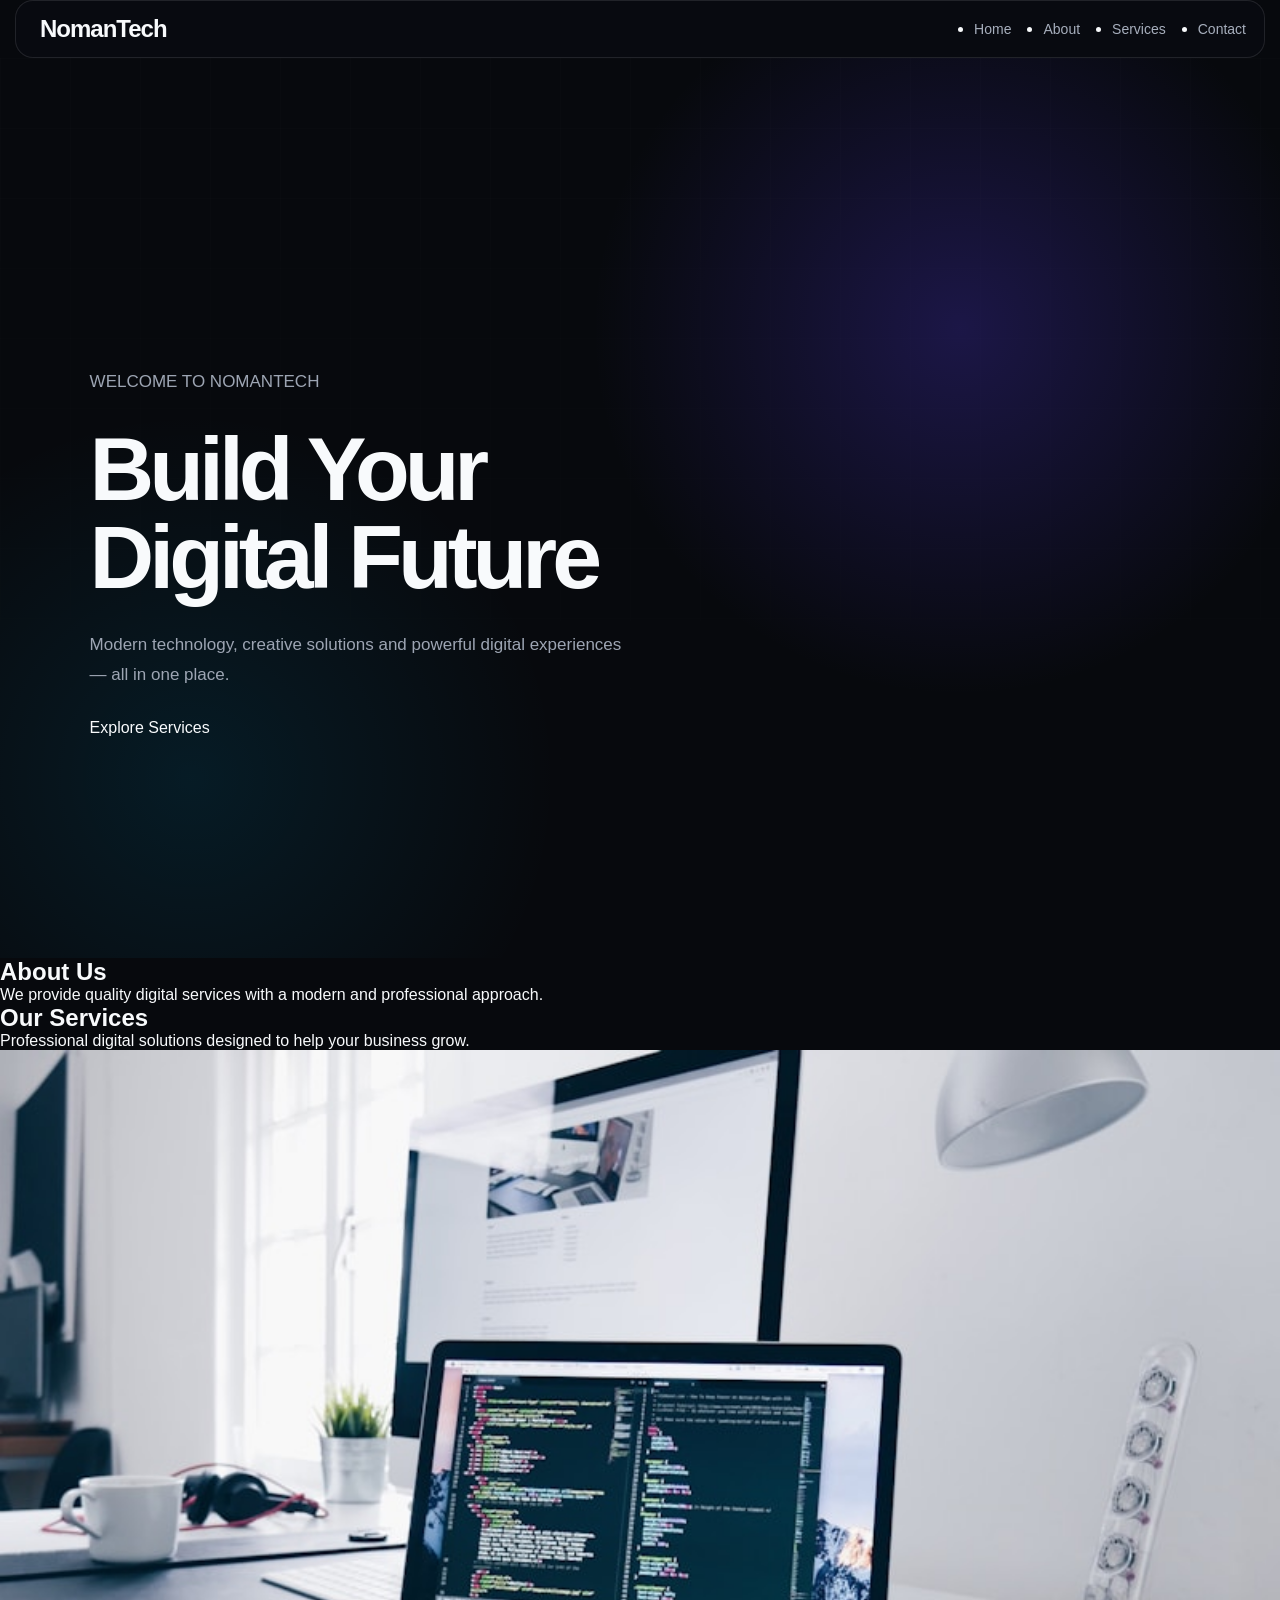
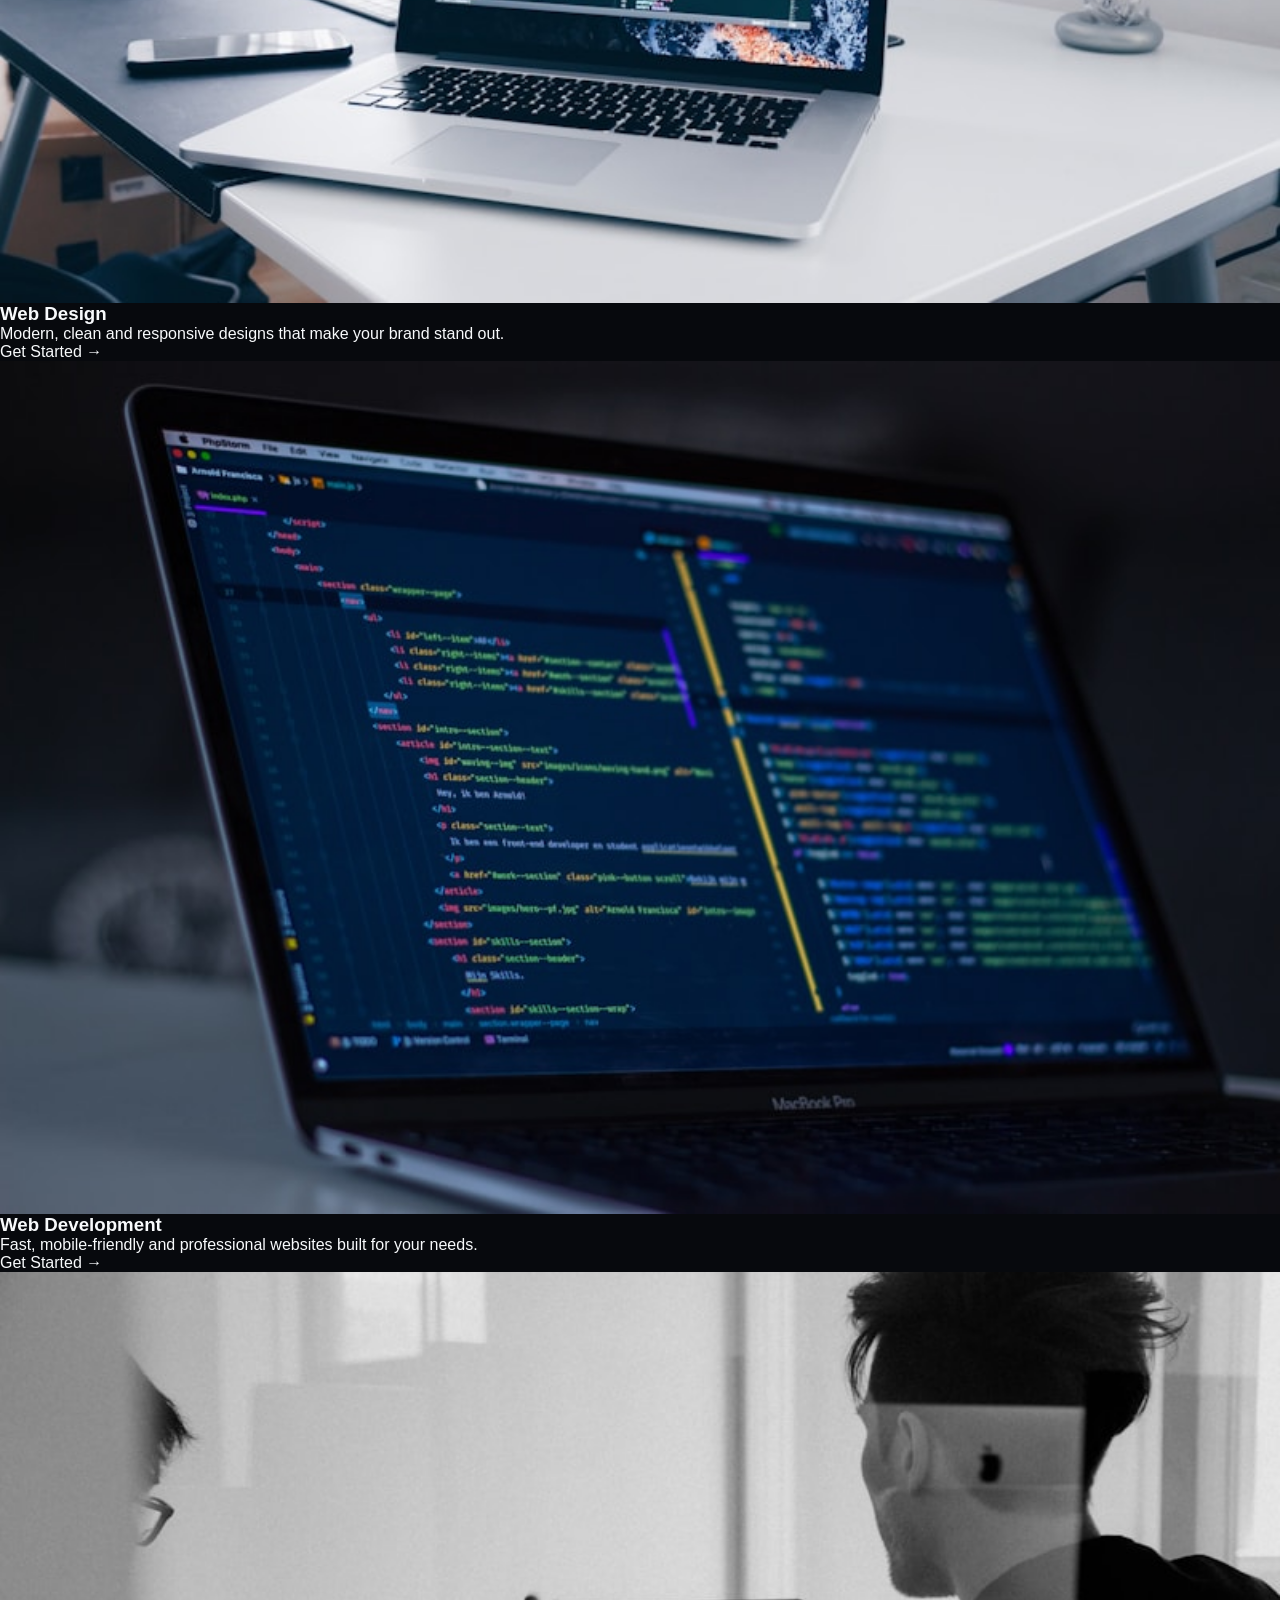
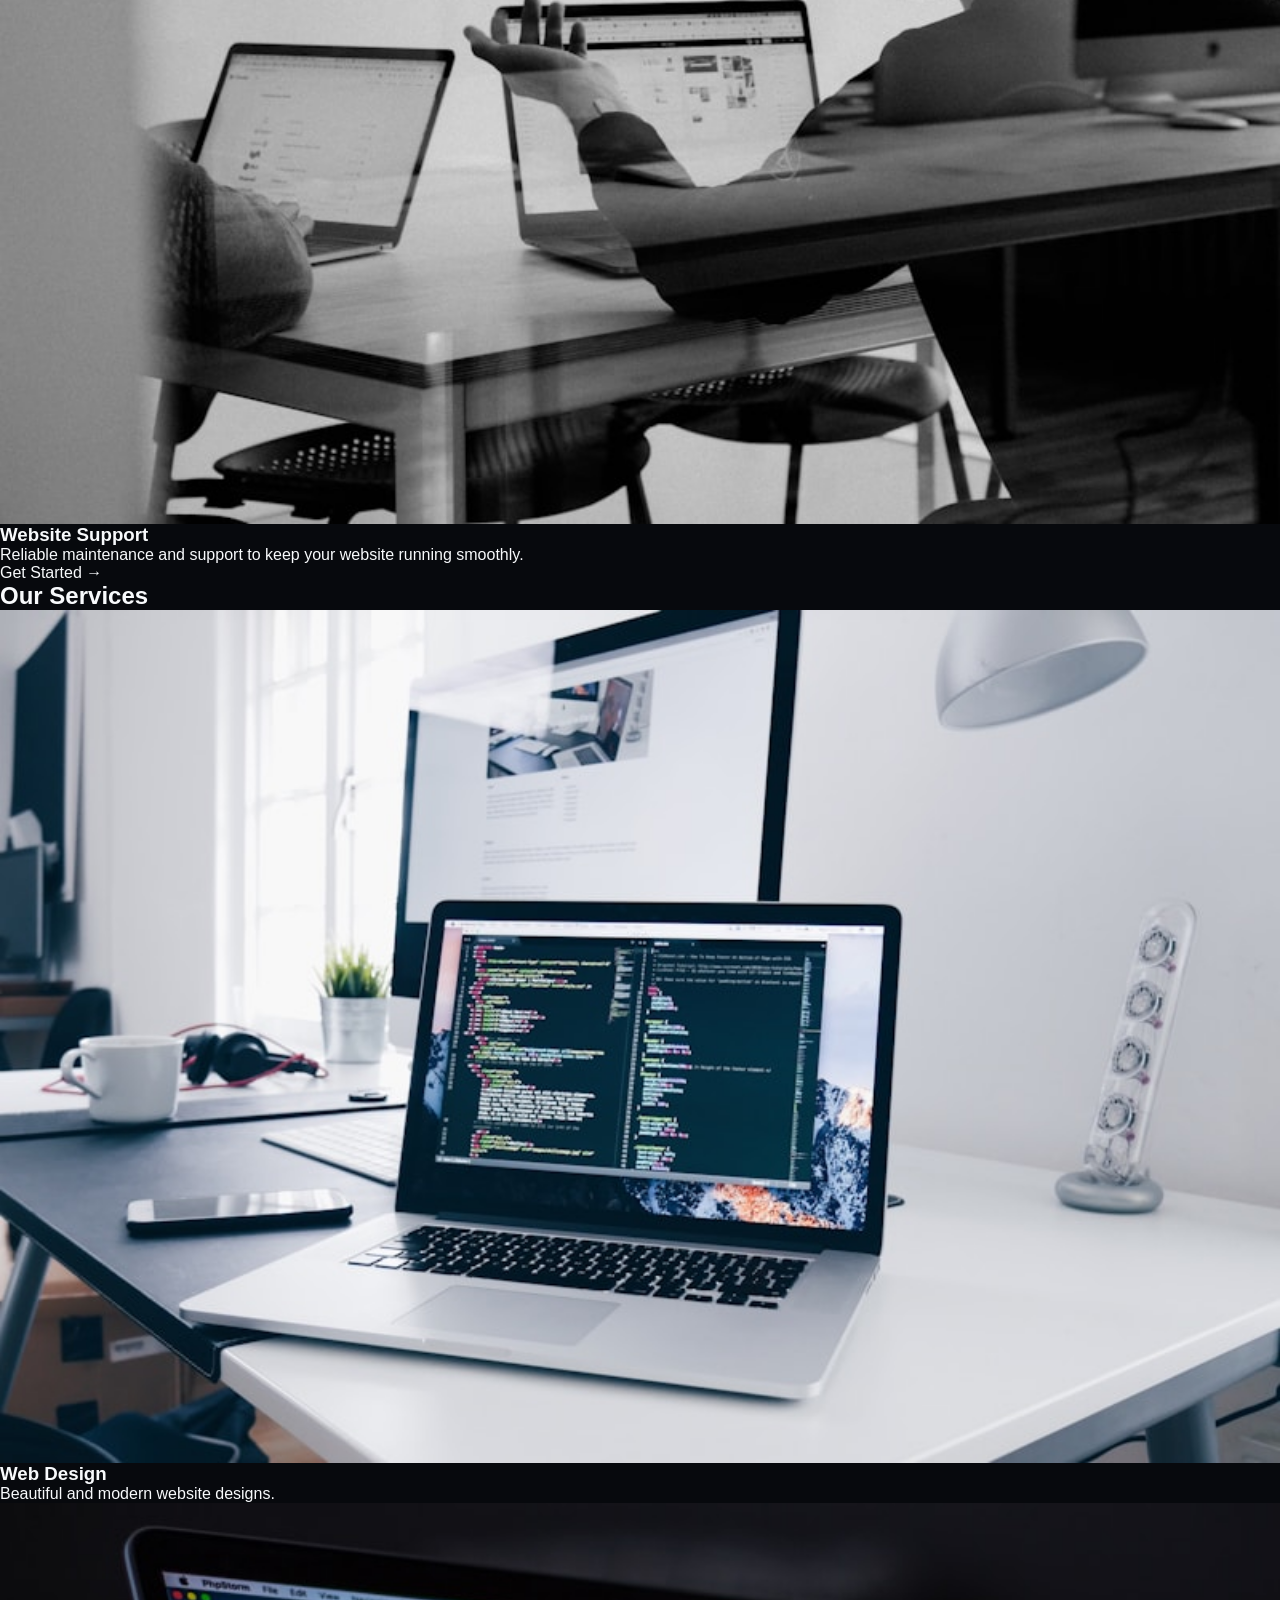
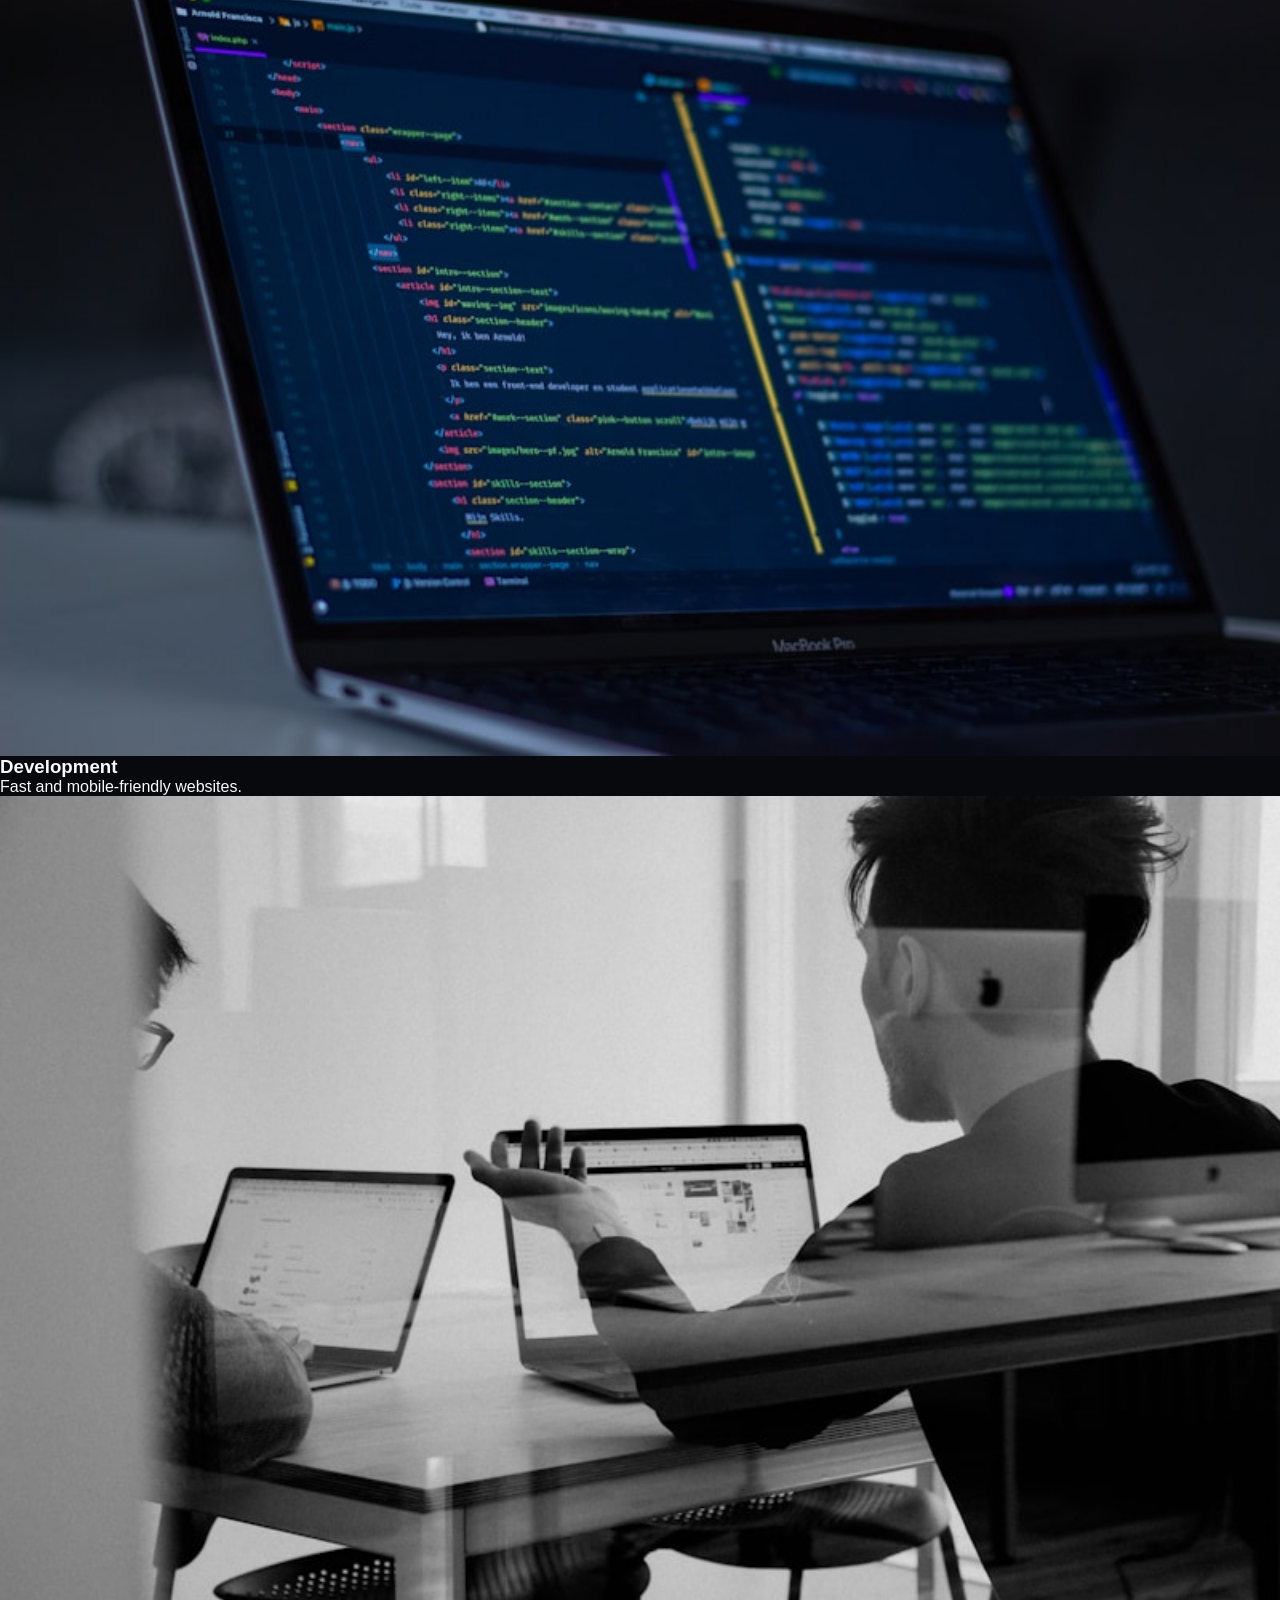
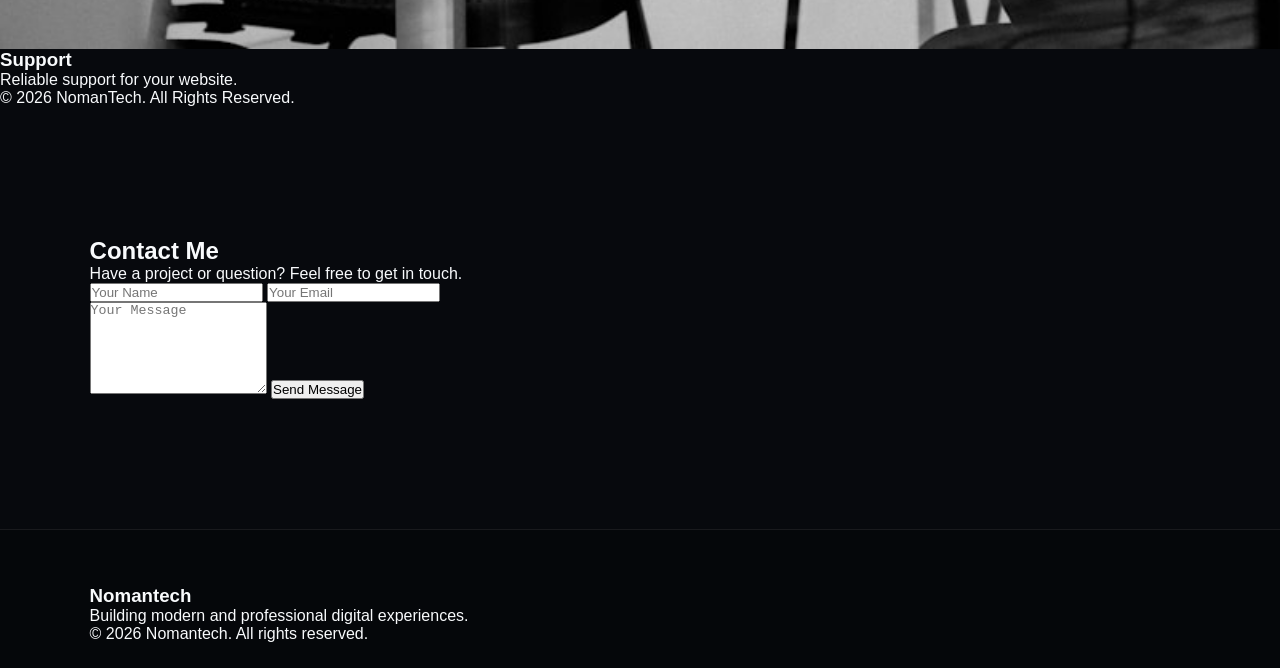
==== index-backup.html @ 05b00518 "My first website" ====
<!DOCTYPE html>
<html lang="en">
<head>
    <meta charset="UTF-8">
    <meta name="viewport" content="width=device-width, initial-scale=1.0">
    <title>NomanTech</title>
    <link rel="stylesheet" href="style.css">
</head>

<body>

    <header>
        <nav class="navbar">
            <div class="logo">NomanTech</div>

            <ul class="nav-links">
                <li><a href="#home">Home</a></li>
                <li><a href="#about">About</a></li>
                <li><a href="#services">Services</a></li>
                <li><a href="#contact">Contact</a></li>
            </ul>
        </nav>
    </header>

    <section id="home" class="hero">
        <div class="hero-content">
            <p class="hero-tag">WELCOME TO NOMANTECH</p>

            <h1>Build Your Digital Future</h1>

            <p>
                Modern technology, creative solutions and powerful
                digital experiences — all in one place.
            </p>

            <a href="#services" class="btn">Explore Services</a>
        </div>
    </section>

    <section id="about" class="section">
        <h2>About Us</h2>

        <p>
            We provide quality digital services with a modern
            and professional approach.
        </p>
    </section>

    <section id="services" class="section">
    <h2>Our Services</h2>
    <p class="services-intro">
        Professional digital solutions designed to help your business grow.
    </p><div class="cards">

    <div class="card">
        <img src="images/web-design.jpg" alt="Web Design">
        <h3>Web Design</h3>
        <p>Modern, clean and responsive designs that make your brand stand out.</p>
        <a href="#contact">Get Started →</a>
    </div>

    <div class="card">
        <img src="images/development.jpg" alt="Web Development">
        <h3>Web Development</h3>
        <p>Fast, mobile-friendly and professional websites built for your needs.</p>
        <a href="#contact">Get Started →</a>
    </div>

    <div class="card">
        <img src="images/support.jpg" alt="Website Support">
        <h3>Website Support</h3>
        <p>Reliable maintenance and support to keep your website running smoothly.</p>
        <a href="#contact">Get Started →</a>
    </div>

</div>

</section>
        <h2>Our Services</h2>

        <div class="cards">
            <div class="card">
            <img src="images/web-design.jpg" alt="Web Design">
              <h3>Web Design</h3>
                <p>Beautiful and modern website designs.</p>
            </div>

            <div class="card">
              <img src="images/development.jpg" alt="Development">
                <h3>Development</h3>
                <p>Fast and mobile-friendly websites.</p>
            </div>

            <div class="card">
              <img src="images/support.jpg" alt="Support">
                <h3>Support</h3>
                <p>Reliable support for your website.</p>
            </div>

        </div>
    </section>


    <footer>
        <p>© 2026 NomanTech. All Rights Reserved.</p>
    </footer>

<section id="contact" class="contact-section">
    <div class="contact-container">
        <h2>Contact Me</h2>
        <p>Have a project or question? Feel free to get in touch.</p>

        <form class="contact-form">
            <input type="text" placeholder="Your Name" required>
            <input type="email" placeholder="Your Email" required>
            <textarea placeholder="Your Message" rows="6" required></textarea>
            <button type="submit">Send Message</button>
        </form>
    </div>
</section>
<footer class="footer">
    <div class="footer-container">
        <h3>Nomantech</h3>
        <p>Building modern and professional digital experiences.</p>
        <p class="copyright">© 2026 Nomantech. All rights reserved.</p>
    </div>
</footer>

</body>
</html>
---- style.css ----
* {
  margin: 0;
  padding: 0;
  box-sizing: border-box;
  }

html {
scroll-behavior: smooth;
}

body {
font-family: "DM Sans", sans-serif;
background: #07090d;
color: #f8fafc;
overflow-x: hidden;
}

a {
color: inherit;
text-decoration: none;
}

img {
display: block;
width: 100%;
}

/* ================= NAVBAR ================= */

.site-header {
position: fixed;
top: 0;
left: 0;
width: 100%;
z-index: 1000;
padding: 18px 5%;
}

.navbar {
max-width: 1250px;
margin: auto;
padding: 14px 18px 14px 24px;
display: flex;
align-items: center;
justify-content: space-between;
border: 1px solid rgba(255,255,255,.10);
border-radius: 18px;
background: rgba(10,12,18,.72);
backdrop-filter: blur(18px);
}

.logo {
font-family: "Manrope", sans-serif;
font-size: 24px;
font-weight: 800;
letter-spacing: -1px;
}

.logo span {
opacity: .45;
}

.nav-links {
display: flex;
gap: 32px;
}

.nav-links a {
color: #a7afbd;
font-size: 14px;
transition: .3s ease;
}

.nav-links a:hover {
color: white;
}

.nav-button {
padding: 11px 18px;
border-radius: 12px;
background: white;
color: #080a0e;
font-size: 13px;
font-weight: 700;
}

/* ================= HERO ================= */

.hero {
min-height: 100vh;
padding: 160px 7% 100px;
display: grid;
grid-template-columns: 1.05fr .95fr;
align-items: center;
gap: 70px;
position: relative;
overflow: hidden;
background:
radial-gradient(circle at 75% 30%, rgba(93,65,255,.24), transparent 32%),
radial-gradient(circle at 15% 80%, rgba(0,190,255,.10), transparent 28%),
#07090d;
}

.hero::before {
content: "";
position: absolute;
inset: 0;
opacity: .13;
background-image:
linear-gradient(rgba(255,255,255,.08) 1px, transparent 1px),
linear-gradient(90deg, rgba(255,255,255,.08) 1px, transparent 1px);
background-size: 70px 70px;
mask-image: linear-gradient(to bottom, black, transparent);
}

.hero-content {
position: relative;
z-index: 2;
max-width: 700px;
}

.hero-badge {
display: inline-flex;
align-items: center;
gap: 9px;
padding: 8px 13px;
border: 1px solid rgba(255,255,255,.12);
border-radius: 100px;
background: rgba(255,255,255,.04);
color: #b9c0cc;
font-size: 12px;
margin-bottom: 28px;
}

.hero-badge span {
width: 7px;
height: 7px;
border-radius: 50%;
background: #76ffb0;
box-shadow: 0 0 14px #76ffb0;
}

.hero h1 {
font-family: "Manrope", sans-serif;
font-size: clamp(52px, 7vw, 92px);
line-height: .98;
letter-spacing: -5px;
max-width: 800px;
}

.hero h1 span {
background: linear-gradient(90deg, #ffffff, #7d8cff, #b8a5ff);
-webkit-background-clip: text;
color: transparent;
}

.hero-content > p {
max-width: 590px;
margin: 28px 0;
color: #9da5b3;
font-size: 17px;
line-height: 1.8;
}

.hero-buttons {
display: flex;
gap: 14px;
flex-wrap: wrap;
}

.button {
display: inline-flex;
align-items: center;
justify-content: center;
padding: 15px 23px;
border-radius: 13px;
font-size: 14px;
font-weight: 700;
transition: .3s ease;
}

.button-primary {
background: white;
color: #07090d;
}

.button-primary:hover {
transform: translateY(-3px);
}

.button-outline {
border: 1px solid rgba(255,255,255,.15);
color: white;
background: rgba(255,255,255,.04);
}

.button-outline:hover {
background: rgba(255,255,255,.10);
}

.hero-trust {
margin-top: 48px;
display: flex;
align-items: center;
gap: 14px;
}

.hero-trust p {
color: #737c8c;
font-size: 12px;
line-height: 1.5;
}

.trust-avatars {
display: flex;
}

.trust-avatars span {
width: 34px;
height: 34px;
margin-left: -7px;
display: grid;
place-items: center;
border-radius: 50%;
border: 2px solid #07090d;
background: #171b25;
color: white;
font-size: 11px;
font-weight: 700;
}

.trust-avatars span:first-child {
margin-left: 0;
}

/* ================= HERO IMAGE ================= */

.hero-visual {
position: relative;
min-height: 570px;
display: grid;
place-items: center;
}

.visual-glow {
position: absolute;
width: 400px;
height: 400px;
border-radius: 50%;
background: #6246ff;
filter: blur(150px);
opacity: .20;
}

.hero-image-wrap {
width: min(100%, 500px);
height: 590px;
padding: 10px;
border-radius: 30px;
background: linear-gradient(
145deg,
rgba(255,255,255,.22),
rgba(255,255,255,.03)
);
transform: rotate(3deg);
position: relative;
z-index: 2;
}

.hero-image-wrap img {
height: 100%;
object-fit: cover;
border-radius: 23px;
filter: saturate(.85);
}

.floating-card {
position: absolute;
z-index: 5;
padding: 15px 18px;
border-radius: 15px;
background: rgba(15,18,26,.82);
border: 1px solid rgba(255,255,255,.13);
backdrop-filter: blur(15px);
box-shadow: 0 20px 50px rgba(0,0,0,.35);
}

.floating-card strong {
display: block;
font-family: "Manrope", sans-serif;
font-size: 21px;
}

.floating-card small {
color: #858e9e;
font-size: 10px;
}

.card-one {
top: 12%;
left: 0;
}

.card-two {
right: -2%;
bottom: 13%;
}

/* ================= TRUSTED ================= */

.trusted-section {
padding: 35px 7%;
border-top: 1px solid rgba(255,255,255,.07);
border-bottom: 1px solid rgba(255,255,255,.07);
background: #090c11;
}

.trusted-section > p {
text-align: center;
color: #626b79;
font-size: 10px;
letter-spacing: 2px;
margin-bottom: 25px;
}

.trusted-items {
display: flex;
justify-content: center;
gap: clamp(25px, 6vw, 90px);
flex-wrap: wrap;
}

.trusted-items span {
color: #707887;
font-family: "Manrope", sans-serif;
font-size: 13px;
font-weight: 700;
letter-spacing: 2px;
}

/* ================= GENERAL ================= */

.section-label {
color: #7d8cff;
font-size: 11px;
font-weight: 700;
letter-spacing: 2px;
margin-bottom: 18px;
}

.about-section,
.services-section,
.work-section,
.contact-section {
padding: 130px 7%;
}

/* ================= ABOUT ================= */

.about-section {
background: #0b0e14;
}

.about-grid {
max-width: 1200px;
margin: auto;
display: grid;
grid-template-columns: 1fr 1fr;
gap: 100px;
}

.about-heading h2,
.section-top h2,
.work-section h2,
.contact-heading h2,
.cta-section h2 {
font-family: "Manrope", sans-serif;
font-size: clamp(38px, 5vw, 65px);
line-height: 1.05;
letter-spacing: -3px;
}

.about-heading h2 span,
.section-top h2 span,
.work-section h2 span,
.contact-heading h2 span,
.cta-section h2 span {
color: #777f91;
}

.about-text {
padding-top: 8px;
}

.about-text p {
color: #929aaa;
line-height: 1.9;
margin-bottom: 20px;
}

.text-link {
display: inline-block;
margin-top: 10px;
color: white;
font-weight: 700;
font-size: 14px;
}

.stats {
max-width: 1200px;
margin: 100px auto 0;
display: grid;
grid-template-columns: repeat(4, 1fr);
border-top: 1px solid rgba(255,255,255,.10);
border-bottom: 1px solid rgba(255,255,255,.10);
}

.stat {
padding: 28px 20px;
border-right: 1px solid rgba(255,255,255,.08);
}

.stat:last-child {
border-right: 0;
}

.stat strong {
display: block;
font-family: "Manrope", sans-serif;
font-size: 25px;
margin-bottom: 8px;
}

.stat span {
color: #727b8b;
font-size: 12px;
}

/* ================= SERVICES ================= */

.services-section {
background: #07090d;
}

.section-top {
max-width: 1200px;
margin: auto auto 60px;
display: flex;
justify-content: space-between;
align-items: end;
gap: 50px;
}

.section-top > p {
max-width: 360px;
color: #808998;
line-height: 1.8;
}

.services-grid {
max-width: 1200px;
margin: auto;
display: grid;
grid-template-columns: repeat(3, 1fr);
gap: 22px;
}

.service-card {
overflow: hidden;
border: 1px solid rgba(255,255,255,.09);
border-radius: 24px;
background: #0c1017;
transition: .4s ease;
}

.service-card:hover {
transform: translateY(-8px);
border-color: rgba(255,255,255,.20);
}

.service-number {
padding: 20px 22px 0;
color: #626b79;
font-size: 11px;
font-weight: 700;
}

.service-image {
height: 230px;
margin: 15px;
overflow: hidden;
border-radius: 17px;
}

.service-image img {
height: 100%;
object-fit: cover;
transition: .5s ease;
}

.service-card:hover .service-image img {
transform: scale(1.06);
}

.service-content {
padding: 10px 25px 30px;
}

.service-content h3 {
font-family: "Manrope", sans-serif;
font-size: 23px;
margin-bottom: 12px;
}

.service-content p {
color: #818a9a;
font-size: 14px;
line-height: 1.75;
margin-bottom: 22px;
}

.service-content a {
font-size: 13px;
font-weight: 700;
color: white;
}

/* ================= WORK ================= */

.work-section {
background: #0b0e14;
}

.work-section > h2 {
max-width: 800px;
margin-bottom: 70px;
}

.process-grid {
max-width: 1200px;
margin: auto;
display: grid;
grid-template-columns: repeat(4, 1fr);
border-top: 1px solid rgba(255,255,255,.09);
}

.process-item {
padding: 30px 25px;
border-right: 1px solid rgba(255,255,255,.09);
}

.process-item:last-child {
border-right: 0;
}

.process-item > span {
color: #66708a;
font-size: 11px;
}

.process-item h3 {
margin: 55px 0 12px;
font-family: "Manrope", sans-serif;
font-size: 22px;
}

.process-item p {
color: #7c8595;
font-size: 13px;
line-height: 1.7;
}

/* ================= CTA ================= */

.cta-section {
padding: 100px 7%;
background:
radial-gradient(circle at 50% 100%, rgba(93,65,255,.28), transparent 45%),
#111520;
}

.cta-inner {
max-width: 1200px;
margin: auto;
display: flex;
align-items: end;
justify-content: space-between;
gap: 40px;
}

.cta-section h2 {
max-width: 700px;
}

.button-light {
background: white;
color: #07090d;
white-space: nowrap;
}

/* ================= CONTACT ================= */

.contact-section {
background: #07090d;
display: grid;
grid-template-columns: .8fr 1.2fr;
gap: 100px;
}

.contact-heading p {
max-width: 470px;
margin-top: 25px;
color: #7f8898;
line-height: 1.8;
}

.contact-form {
max-width: 650px;
}

.form-row {
display: grid;
grid-template-columns: 1fr 1fr;
gap: 18px;
}

.form-group {
margin-bottom: 20px;
}

.form-group label {
display: block;
margin-bottom: 9px;
color: #aeb5c2;
font-size: 12px;
}

.form-group input,
.form-group select,
.form-group textarea {
width: 100%;
padding: 16px;
border: 1px solid rgba(255,255,255,.10);
border-radius: 12px;
outline: none;
background: #0d1118;
color: white;
font-family: inherit;
font-size: 13px;
transition: .3s ease;
}

.form-group input:focus,
.form-group select:focus,
.form-group textarea:focus {
border-color: rgba(130,140,255,.7);
}

.form-group textarea {
resize: vertical;
}

.submit-button {
width: 100%;
padding: 16px;
border: 0;
border-radius: 12px;
background: white;
color: #07090d;
font-weight: 800;
cursor: pointer;
transition: .3s ease;
}

.submit-button:hover {
transform: translateY(-2px);
}

/* ================= FOOTER ================= */

.footer {
padding: 55px 7% 25px;
background: #05070a;
border-top: 1px solid rgba(255,255,255,.08);
}

.footer-top {
max-width: 1200px;
margin: auto;
display: flex;
justify-content: space-between;
gap: 50px;
padding-bottom: 45px;
}

.footer-logo {
display: inline-block;
margin-bottom: 12px;
}

.footer-top p {
max-width: 330px;
color: #687180;
font-size: 12px;
line-height: 1.7;
}

.footer-links {
display: flex;
gap: 25px;
align-items: center;
}

.footer-links a {
color: #7b8492;
font-size: 12px;
}

.footer-links a:hover {
color: white;
}

.footer-bottom {
max-width: 1200px;
margin: auto;
padding-top: 22px;
border-top: 1px solid rgba(255,255,255,.07);
display: flex;
justify-content: space-between;
gap: 20px;
}

.footer-bottom p {
color: #555e6c;
font-size: 10px;
}

/* ================= MOBILE ================= */

@media (max-width: 900px) {

.nav-links {
    display: none;
}

.hero {
    grid-template-columns: 1fr;
    padding-top: 140px;
}

.hero-visual {
    min-height: 480px;
}

.hero-image-wrap {
    height: 480px;
}

.services-grid {
    grid-template-columns: 1fr;
    max-width: 550px;
}

.about-grid,
.contact-section {
    grid-template-columns: 1fr;
    gap: 50px;
}

.stats {
    grid-template-columns: repeat(2, 1fr);
}

.stat:nth-child(2) {
    border-right: 0;
}

.section-top {
    display: block;
}

.section-top > p {
    margin-top: 25px;
}

.process-grid {
    grid-template-columns: repeat(2, 1fr);
}

.process-item:nth-child(2) {
    border-right: 0;
}

.process-item:nth-child(3),
.process-item:nth-child(4) {
    border-top: 1px solid rgba(255,255,255,.09);
}

.cta-inner {
    display: block;
}

.cta-inner .button {
    margin-top: 30px;
}

}

@media (max-width: 600px) {

.site-header {
    padding: 12px;
}

.navbar {
    padding: 12px 15px;
}

.nav-button {
    padding: 9px 12px;
    font-size: 11px;
}

.hero {
    padding: 125px 20px 70px;
    gap: 35px;
}

.hero h1 {
    font-size: clamp(44px, 14vw, 64px);
    letter-spacing: -3px;
}

.hero-content > p {
    font-size: 15px;
}

.hero-visual {
    min-height: 390px;
}

.hero-image-wrap {
    height: 390px;
}

.floating-card {
    padding: 11px 13px;
}

.card-one {
    left: -5px;
}

.card-two {
    right: -5px;
}

.about-section,
.services-section,
.work-section,
.contact-section {
    padding: 90px 20px;
}

.about-grid {
    gap: 35px;
}

.about-heading h2,
.section-top h2,
.work-section h2,
.contact-heading h2,
.cta-section h2 {
    font-size: 40px;
    letter-spacing: -2px;
}

.stats {
    margin-top: 60px;
}

.stat {
    padding: 22px 12px;
}

.service-image {
    height: 210px;
}

.process-grid {
    grid-template-columns: 1fr;
}

.process-item {
    border-right: 0;
    border-bottom: 1px solid rgba(255,255,255,.09);
}

.process-item:last-child {
    border-bottom: 0;
}

.process-item:nth-child(3),
.process-item:nth-child(4) {
    border-top: 0;
}

.form-row {
    grid-template-columns: 1fr;
    gap: 0;
}

.footer {
    padding: 45px 20px 22px;
}

.footer-top,
.footer-bottom {
    display: block;
}

.footer-links {
    margin-top: 30px;
    flex-wrap: wrap;
}

.footer-bottom p + p {
    margin-top: 8px;
}

}
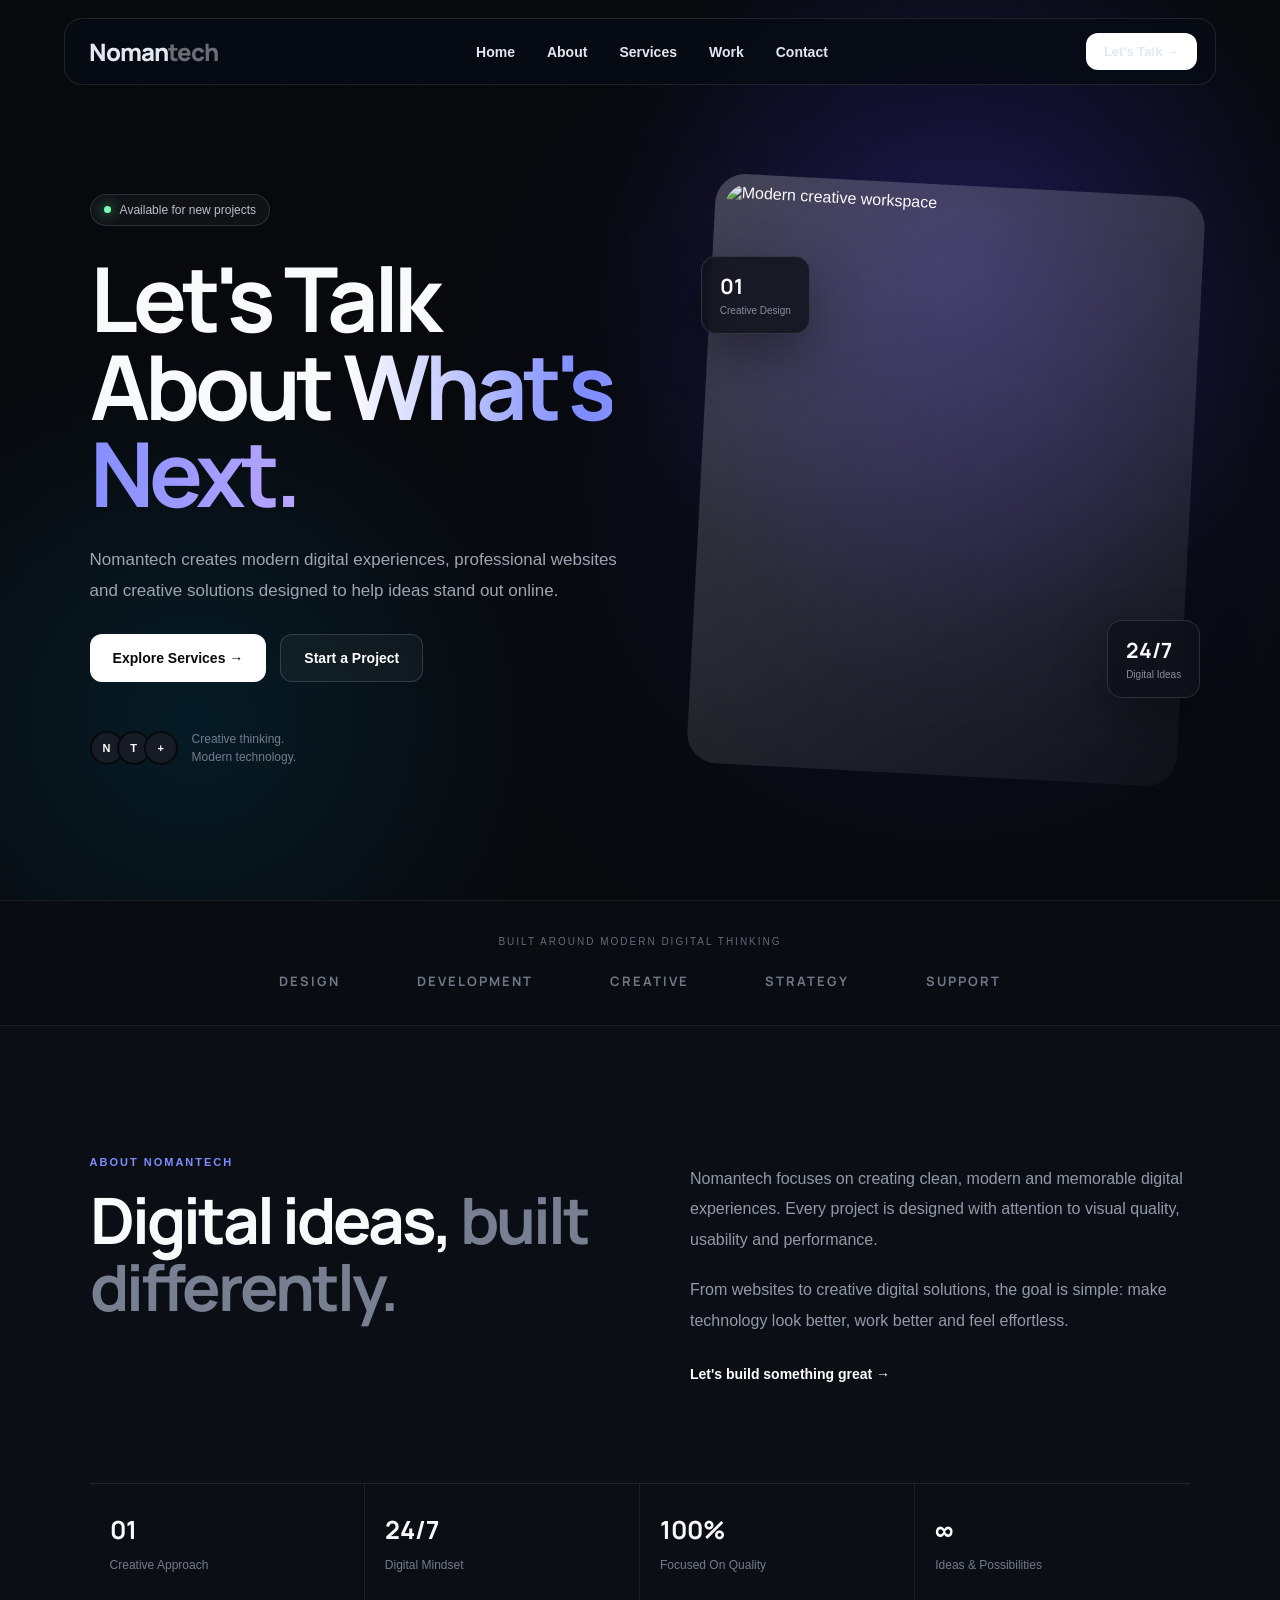
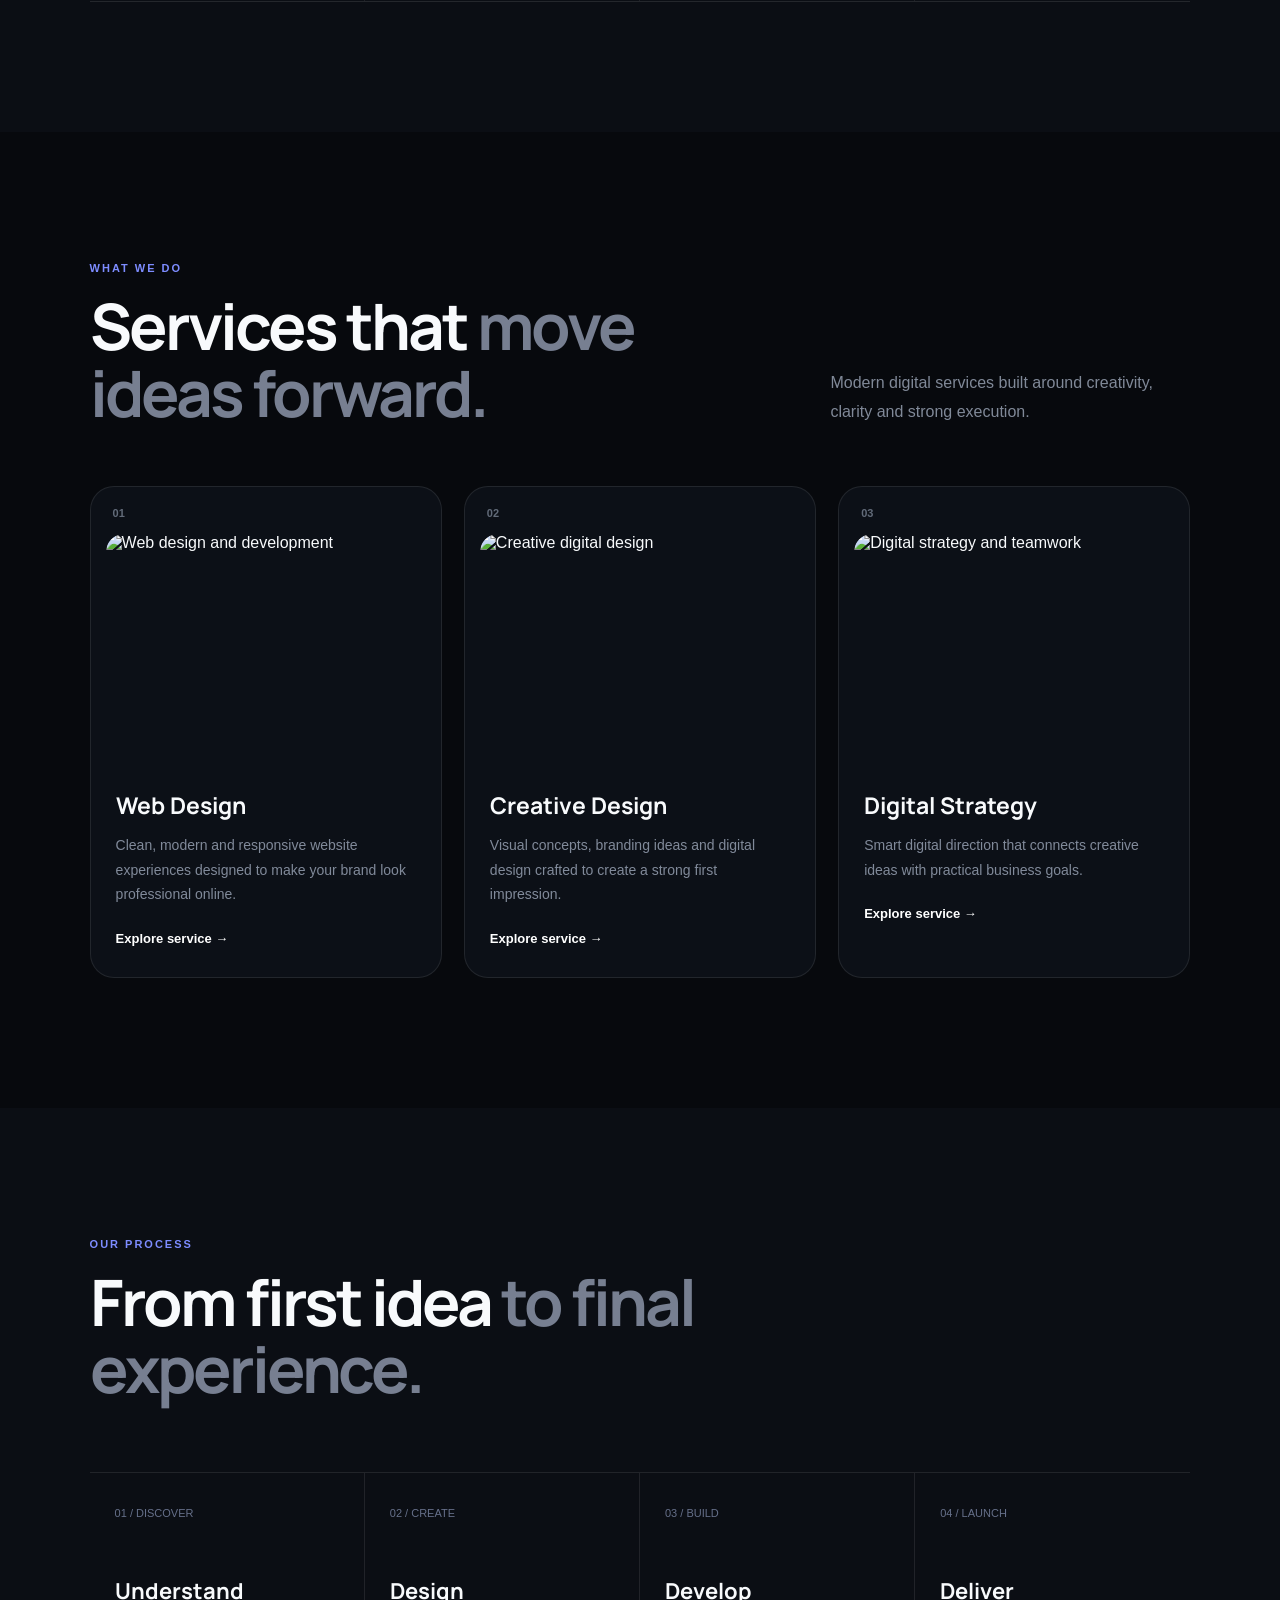
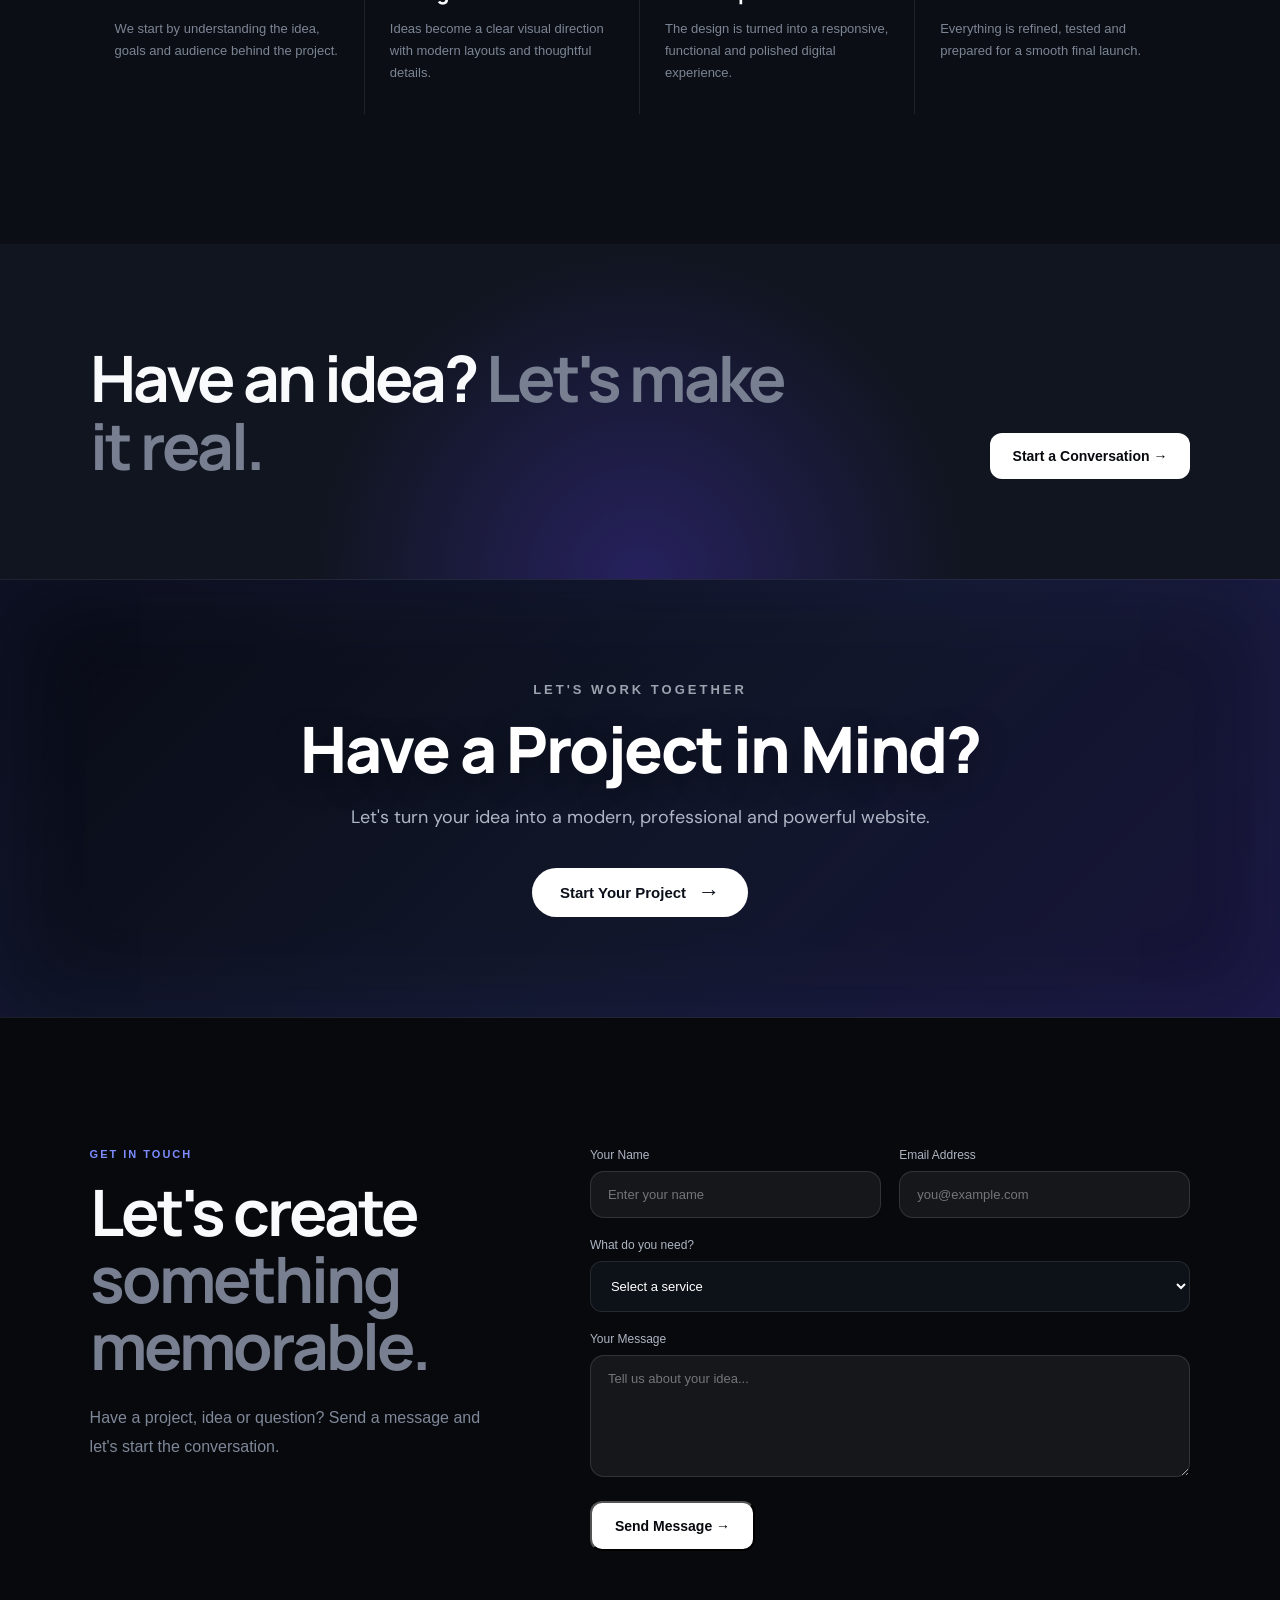
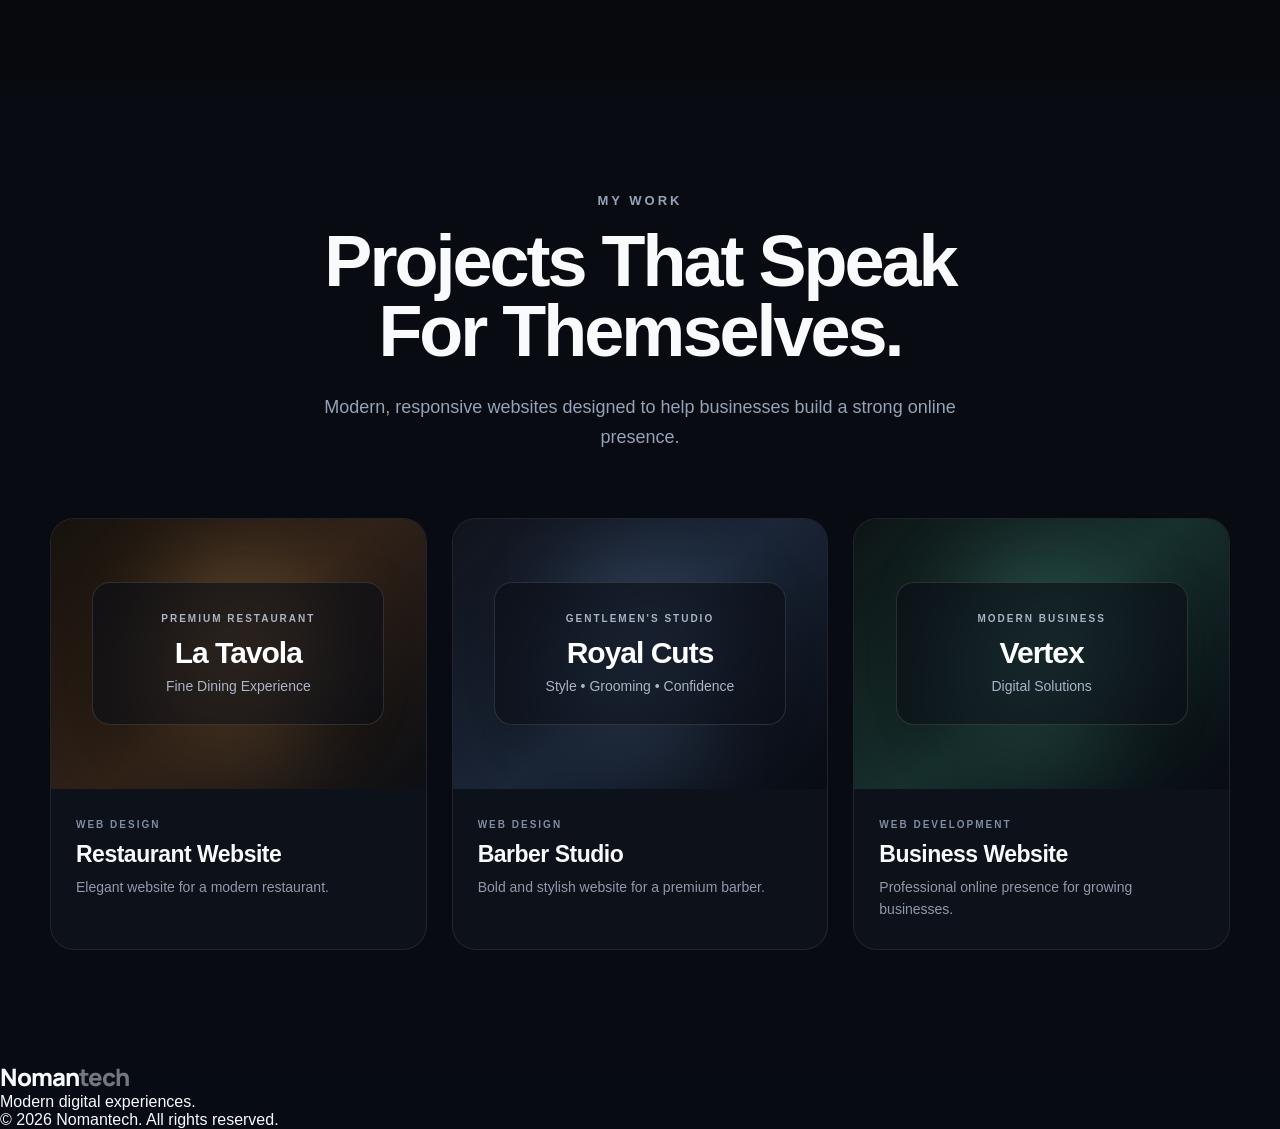
==== commit 9eb86d90: "Update premium portfolio website" ====
--- a/index-backup.html
+++ b/index-backup.html
@@ -1,131 +1,940 @@
 <!DOCTYPE html>
 <html lang="en">
 <head>
+
     <meta charset="UTF-8">
+
     <meta name="viewport" content="width=device-width, initial-scale=1.0">
-    <title>NomanTech</title>
+
+    <title>Nomantech — Modern Digital Experiences</title>
+
+    <meta name="description" content="Nomantech creates modern websites, digital experiences and creative solutions for businesses and brands.">
+
+    <meta name="keywords" content="Nomantech, web design, web development, digital experiences, creative design, websites">
+
+    <meta name="author" content="Nomantech">
+
+    <meta name="robots" content="index, follow">
+
+    <meta name="theme-color" content="#07090d">
+
+    <link rel="canonical" href="https://noman-baloch.github.io/nomantech/">
+
+    <!-- Open Graph -->
+
+    <meta property="og:type" content="website">
+    <meta property="og:title" content="Nomantech — Modern Digital Experiences">
+    <meta property="og:description" content="Modern websites, creative digital experiences and professional solutions by Nomantech.">
+    <meta property="og:url" content="https://noman-baloch.github.io/nomantech/">
+
+    <!-- Twitter -->
+
+    <meta name="twitter:card" content="summary_large_image">
+    <meta name="twitter:title" content="Nomantech — Modern Digital Experiences">
+    <meta name="twitter:description" content="Modern websites, creative digital experiences and professional solutions by Nomantech.">
+
+    <!-- Fonts -->
+
+    <link rel="preconnect" href="https://fonts.googleapis.com">
+    <link rel="preconnect" href="https://fonts.gstatic.com" crossorigin>
+
+    <link href="https://fonts.googleapis.com/css2?family=DM+Sans:wght@400;500;600;700&family=Manrope:wght@500;600;700;800&display=swap" rel="stylesheet">
+
+    <!-- CSS -->
+
     <link rel="stylesheet" href="style.css">
+
+    <!-- Google structured data -->
+
+    <script type="application/ld+json">
+    {
+        "@context": "https://schema.org",
+        "@type": "Organization",
+        "name": "Nomantech",
+        "url": "https://noman-baloch.github.io/nomantech/"
+    }
+    </script>
+
 </head>
 
 <body>
 
-    <header>
-        <nav class="navbar">
-            <div class="logo">NomanTech</div>
-
-            <ul class="nav-links">
-                <li><a href="#home">Home</a></li>
-                <li><a href="#about">About</a></li>
-                <li><a href="#services">Services</a></li>
-                <li><a href="#contact">Contact</a></li>
-            </ul>
-        </nav>
-    </header>
-
-    <section id="home" class="hero">
-        <div class="hero-content">
-            <p class="hero-tag">WELCOME TO NOMANTECH</p>
-
-            <h1>Build Your Digital Future</h1>
+<!-- ================= NAVBAR ================= -->
+
+<header class="site-header">
+
+    <nav class="navbar">
+
+        <a href="#home" class="logo">
+            Noman<span>tech</span>
+        </a>
+
+        <div class="nav-links">
+
+            <a href="#home">Home</a>
+
+            <a href="#about">About</a>
+
+            <a href="#services">Services</a>
+
+            <a href="#work">Work</a>
+
+            <a href="#contact">Contact</a>
+
+        </div>
+
+        <a href="#contact" class="nav-button">
+            Let's Talk →
+        </a>
+
+    </nav>
+
+</header>
+
+
+<main>
+
+
+<!-- ================= HERO ================= -->
+
+<section id="home" class="hero">
+
+    <div class="hero-content">
+
+        <div class="hero-badge">
+
+            <span></span>
+
+            Available for new projects
+
+        </div>
+
+
+        <h1>
+
+            Let's Talk About
+
+            <span>What's Next.</span>
+
+        </h1>
+
+
+        <p>
+
+            Nomantech creates modern digital experiences,
+            professional websites and creative solutions
+            designed to help ideas stand out online.
+
+        </p>
+
+
+        <div class="hero-buttons">
+
+            <a href="#services" class="button button-primary">
+
+                Explore Services →
+
+            </a>
+
+
+            <a href="#contact" class="button button-outline">
+
+                Start a Project
+
+            </a>
+
+        </div>
+
+
+        <div class="hero-trust">
+
+            <div class="trust-avatars">
+
+                <span>N</span>
+
+                <span>T</span>
+
+                <span>+</span>
+
+            </div>
+
 
             <p>
-                Modern technology, creative solutions and powerful
-                digital experiences — all in one place.
+
+                Creative thinking.<br>
+
+                Modern technology.
+
             </p>
 
-            <a href="#services" class="btn">Explore Services</a>
-        </div>
-    </section>
-
-    <section id="about" class="section">
-        <h2>About Us</h2>
+        </div>
+
+    </div>
+
+
+    <div class="hero-visual">
+
+        <div class="visual-glow"></div>
+
+
+        <div class="hero-image-wrap">
+
+            <img
+                src="https://images.unsplash.com/photo-1497366754035-f200968a6e72?auto=format&fit=crop&w=1000&q=85"
+                alt="Modern creative workspace"
+            >
+
+        </div>
+
+
+        <div class="floating-card card-one">
+
+            <strong>01</strong>
+
+            <small>Creative Design</small>
+
+        </div>
+
+
+        <div class="floating-card card-two">
+
+            <strong>24/7</strong>
+
+            <small>Digital Ideas</small>
+
+        </div>
+
+    </div>
+
+</section>
+
+
+<!-- ================= TRUSTED ================= -->
+
+<section class="trusted-section">
+
+    <p>BUILT AROUND MODERN DIGITAL THINKING</p>
+
+
+    <div class="trusted-items">
+
+        <span>DESIGN</span>
+
+        <span>DEVELOPMENT</span>
+
+        <span>CREATIVE</span>
+
+        <span>STRATEGY</span>
+
+        <span>SUPPORT</span>
+
+    </div>
+
+</section>
+
+
+<!-- ================= ABOUT ================= -->
+
+<section id="about" class="about-section">
+
+    <div class="about-grid">
+
+
+        <div class="about-heading">
+
+            <div class="section-label">
+
+                ABOUT NOMANTECH
+
+            </div>
+
+
+            <h2>
+
+                Digital ideas,
+
+                <span>built differently.</span>
+
+            </h2>
+
+        </div>
+
+
+        <div class="about-text">
+
+            <p>
+
+                Nomantech focuses on creating clean,
+                modern and memorable digital experiences.
+                Every project is designed with attention
+                to visual quality, usability and performance.
+
+            </p>
+
+
+            <p>
+
+                From websites to creative digital solutions,
+                the goal is simple: make technology look
+                better, work better and feel effortless.
+
+            </p>
+
+
+            <a href="#contact" class="text-link">
+
+                Let's build something great →
+
+            </a>
+
+        </div>
+
+    </div>
+
+
+    <div class="stats">
+
+
+        <div class="stat">
+
+            <strong>01</strong>
+
+            <span>Creative Approach</span>
+
+        </div>
+
+
+        <div class="stat">
+
+            <strong>24/7</strong>
+
+            <span>Digital Mindset</span>
+
+        </div>
+
+
+        <div class="stat">
+
+            <strong>100%</strong>
+
+            <span>Focused On Quality</span>
+
+        </div>
+
+
+        <div class="stat">
+
+            <strong>∞</strong>
+
+            <span>Ideas & Possibilities</span>
+
+        </div>
+
+    </div>
+
+</section>
+
+
+<!-- ================= SERVICES ================= -->
+
+<section id="services" class="services-section">
+
+
+    <div class="section-top">
+
+        <div>
+
+            <div class="section-label">
+
+                WHAT WE DO
+
+            </div>
+
+
+            <h2>
+
+                Services that
+
+                <span>move ideas forward.</span>
+
+            </h2>
+
+        </div>
+
 
         <p>
-            We provide quality digital services with a modern
-            and professional approach.
+
+            Modern digital services built around
+            creativity, clarity and strong execution.
+
         </p>
-    </section>
-
-    <section id="services" class="section">
-    <h2>Our Services</h2>
-    <p class="services-intro">
-        Professional digital solutions designed to help your business grow.
-    </p><div class="cards">
-
-    <div class="card">
-        <img src="images/web-design.jpg" alt="Web Design">
-        <h3>Web Design</h3>
-        <p>Modern, clean and responsive designs that make your brand stand out.</p>
-        <a href="#contact">Get Started →</a>
-    </div>
-
-    <div class="card">
-        <img src="images/development.jpg" alt="Web Development">
-        <h3>Web Development</h3>
-        <p>Fast, mobile-friendly and professional websites built for your needs.</p>
-        <a href="#contact">Get Started →</a>
-    </div>
-
-    <div class="card">
-        <img src="images/support.jpg" alt="Website Support">
-        <h3>Website Support</h3>
-        <p>Reliable maintenance and support to keep your website running smoothly.</p>
-        <a href="#contact">Get Started →</a>
-    </div>
-
-</div>
+
+    </div>
+
+
+    <div class="services-grid">
+
+
+        <article class="service-card">
+
+            <div class="service-number">
+
+                01
+
+            </div>
+
+
+            <div class="service-image">
+
+                <img
+                    src="https://images.unsplash.com/photo-1460925895917-afdab827c52f?auto=format&fit=crop&w=900&q=85"
+                    alt="Web design and development"
+                    loading="lazy"
+                >
+
+            </div>
+
+
+            <div class="service-content">
+
+                <h3>
+
+                    Web Design
+
+                </h3>
+
+
+                <p>
+
+                    Clean, modern and responsive website
+                    experiences designed to make your brand
+                    look professional online.
+
+                </p>
+
+
+                <a href="#contact">
+
+                    Explore service →
+
+                </a>
+
+            </div>
+
+        </article>
+
+
+        <article class="service-card">
+
+            <div class="service-number">
+
+                02
+
+            </div>
+
+
+            <div class="service-image">
+
+                <img
+                    src="https://images.unsplash.com/photo-1558655146-d09347e92766?auto=format&fit=crop&w=900&q=85"
+                    alt="Creative digital design"
+                    loading="lazy"
+                >
+
+            </div>
+
+
+            <div class="service-content">
+
+                <h3>
+
+                    Creative Design
+
+                </h3>
+
+
+                <p>
+
+                    Visual concepts, branding ideas and
+                    digital design crafted to create a
+                    strong first impression.
+
+                </p>
+
+
+                <a href="#contact">
+
+                    Explore service →
+
+                </a>
+
+            </div>
+
+        </article>
+
+
+        <article class="service-card">
+
+            <div class="service-number">
+
+                03
+
+            </div>
+
+
+            <div class="service-image">
+
+                <img
+                    src="https://images.unsplash.com/photo-1551434678-e076c223a692?auto=format&fit=crop&w=900&q=85"
+                    alt="Digital strategy and teamwork"
+                    loading="lazy"
+                >
+
+            </div>
+
+
+            <div class="service-content">
+
+                <h3>
+
+                    Digital Strategy
+
+                </h3>
+
+
+                <p>
+
+                    Smart digital direction that connects
+                    creative ideas with practical business
+                    goals.
+
+                </p>
+
+
+                <a href="#contact">
+
+                    Explore service →
+
+                </a>
+
+            </div>
+
+        </article>
+
+
+    </div>
 
 </section>
-        <h2>Our Services</h2>
-
-        <div class="cards">
-            <div class="card">
-            <img src="images/web-design.jpg" alt="Web Design">
-              <h3>Web Design</h3>
-                <p>Beautiful and modern website designs.</p>
-            </div>
-
-            <div class="card">
-              <img src="images/development.jpg" alt="Development">
-                <h3>Development</h3>
-                <p>Fast and mobile-friendly websites.</p>
-            </div>
-
-            <div class="card">
-              <img src="images/support.jpg" alt="Support">
-                <h3>Support</h3>
-                <p>Reliable support for your website.</p>
-            </div>
-
-        </div>
-    </section>
-
-
-    <footer>
-        <p>© 2026 NomanTech. All Rights Reserved.</p>
-    </footer>
+
+
+<!-- ================= WORK ================= -->
+
+<section id="work" class="work-section">
+
+
+    <div class="section-label">
+
+        OUR PROCESS
+
+    </div>
+
+
+    <h2>
+
+        From first idea
+
+        <span>to final experience.</span>
+
+    </h2>
+
+
+    <div class="process-grid">
+
+
+        <div class="process-item">
+
+            <span>01 / DISCOVER</span>
+
+            <h3>Understand</h3>
+
+            <p>
+
+                We start by understanding the idea,
+                goals and audience behind the project.
+
+            </p>
+
+        </div>
+
+
+        <div class="process-item">
+
+            <span>02 / CREATE</span>
+
+            <h3>Design</h3>
+
+            <p>
+
+                Ideas become a clear visual direction
+                with modern layouts and thoughtful details.
+
+            </p>
+
+        </div>
+
+
+        <div class="process-item">
+
+            <span>03 / BUILD</span>
+
+            <h3>Develop</h3>
+
+            <p>
+
+                The design is turned into a responsive,
+                functional and polished digital experience.
+
+            </p>
+
+        </div>
+
+
+        <div class="process-item">
+
+            <span>04 / LAUNCH</span>
+
+            <h3>Deliver</h3>
+
+            <p>
+
+                Everything is refined, tested and prepared
+                for a smooth final launch.
+
+            </p>
+
+        </div>
+
+
+    </div>
+
+</section>
+
+
+<!-- ================= CTA ================= -->
+
+<section class="cta-section">
+
+
+    <div class="cta-inner">
+
+
+        <h2>
+
+            Have an idea?
+
+            <span>Let's make it real.</span>
+
+        </h2>
+
+
+        <a href="#contact" class="button button-light">
+
+            Start a Conversation →
+
+        </a>
+
+    </div>
+
+</section>
+
+<!-- ===== START YOUR PROJECT CTA ===== -->
+<section class="project-cta">
+    <div class="cta-content">
+        <span class="cta-label">LET'S WORK TOGETHER</span>
+
+        <h2>Have a Project in Mind?</h2>
+
+        <p>
+            Let's turn your idea into a modern, professional and powerful website.
+        </p>
+
+        <a href="#contact" class="cta-button">
+            Start Your Project <span>→</span>
+        </a>
+    </div>
+</section>
+
+<!-- ================= CONTACT ================= -->
 
 <section id="contact" class="contact-section">
-    <div class="contact-container">
-        <h2>Contact Me</h2>
-        <p>Have a project or question? Feel free to get in touch.</p>
-
-        <form class="contact-form">
-            <input type="text" placeholder="Your Name" required>
-            <input type="email" placeholder="Your Email" required>
-            <textarea placeholder="Your Message" rows="6" required></textarea>
-            <button type="submit">Send Message</button>
-        </form>
-    </div>
+
+
+    <div class="contact-heading">
+
+
+        <div class="section-label">
+
+            GET IN TOUCH
+
+        </div>
+
+
+        <h2>
+
+            Let's create
+
+            <span>something memorable.</span>
+
+        </h2>
+
+
+        <p>
+
+            Have a project, idea or question?
+            Send a message and let's start the conversation.
+
+        </p>
+
+    </div>
+
+
+    <form class="contact-form" action="https://formspree.io/f/xljewkkn" method="POST">
+
+
+        <div class="form-row">
+
+
+            <div class="form-group">
+
+                <label for="name">
+
+                    Your Name
+
+                </label>
+
+
+                <input
+                    id="name"
+		    name="name"
+		    type="text"
+		    placeholder="Enter your name"
+		    required
+		>
+
+            </div>
+
+
+            <div class="form-group">
+
+                <label for="email">
+
+                    Email Address
+
+                </label>
+
+
+                <input
+ 		    id="email"
+		    name="email"
+		    type="email"
+		    placeholder="you@example.com"
+		    required
+		>
+
+            </div>
+
+        </div>
+
+
+        <div class="form-group">
+
+            <label for="service">
+
+                What do you need?
+
+            </label>
+
+
+            <select id="service" name="service">
+
+                <option value="">
+
+                    Select a service
+
+                </option>
+
+                <option>
+
+                    Web Design
+
+                </option>
+
+                <option>
+
+                    Creative Design
+
+                </option>
+
+                <option>
+
+                    Digital Strategy
+
+                </option>
+
+                <option>
+
+                    Other
+
+                </option>
+
+            </select>
+
+        </div>
+
+
+        <div class="form-group">
+
+            <label for="message">
+
+                Your Message
+
+            </label>
+
+
+            <textarea
+	        id="message"
+                name="message"
+                rows="6"
+                placeholder="Tell us about your idea..."
+                required
+            ></textarea>
+
+        </div>
+
+
+        <button type="submit" class="button button-primary">
+
+            Send Message →
+
+        </button>
+
+
+    </form>
+
 </section>
-<footer class="footer">
-    <div class="footer-container">
-        <h3>Nomantech</h3>
-        <p>Building modern and professional digital experiences.</p>
-        <p class="copyright">© 2026 Nomantech. All rights reserved.</p>
-    </div>
+
+
+<!-- ===== PORTFOLIO ===== -->
+<section id="portfolio" class="portfolio-section">
+    <div class="portfolio-container">
+
+        <div class="section-heading">
+            <span>MY WORK</span>
+            <h2>Projects That Speak<br>For Themselves.</h2>
+            <p>Modern, responsive websites designed to help businesses build a strong online presence.</p>
+        </div>
+
+        <div class="portfolio-grid">
+
+            <div class="portfolio-card">
+                <div class="portfolio-image restaurant">
+                    <div class="mockup-content">
+                        <small>PREMIUM RESTAURANT</small>
+                        <h3>La Tavola</h3>
+                        <p>Fine Dining Experience</p>
+                    </div>
+                </div>
+                <div class="portfolio-info">
+                    <span>WEB DESIGN</span>
+                    <h3>Restaurant Website</h3>
+                    <p>Elegant website for a modern restaurant.</p>
+                </div>
+            </div>
+
+            <div class="portfolio-card">
+                <div class="portfolio-image barber">
+                    <div class="mockup-content">
+                        <small>GENTLEMEN'S STUDIO</small>
+                        <h3>Royal Cuts</h3>
+                        <p>Style • Grooming • Confidence</p>
+                    </div>
+                </div>
+                <div class="portfolio-info">
+                    <span>WEB DESIGN</span>
+                    <h3>Barber Studio</h3>
+                    <p>Bold and stylish website for a premium barber.</p>
+                </div>
+            </div>
+
+            <div class="portfolio-card">
+                <div class="portfolio-image business">
+                    <div class="mockup-content">
+                        <small>MODERN BUSINESS</small>
+                        <h3>Vertex</h3>
+                        <p>Digital Solutions</p>
+                    </div>
+                </div>
+                <div class="portfolio-info">
+                    <span>WEB DEVELOPMENT</span>
+                    <h3>Business Website</h3>
+                    <p>Professional online presence for growing businesses.</p>
+                </div>
+            </div>
+
+        </div>
+    </div>
+</section>
+</main>
+
+
+<!-- ================= FOOTER ================= -->
+
+<footer class="site-footer">
+
+
+    <div>
+
+        <a href="#home" class="logo">
+
+            Noman<span>tech</span>
+
+        </a>
+
+
+        <p>
+
+            Modern digital experiences.
+
+        </p>
+
+    </div>
+
+
+    <p>
+
+          © 2026 Nomantech. All rights reserved.
+
+    </p>
+
+
 </footer>
+
+
+<!-- ================= SCRIPT ================= -->
+
+<script>
+
+document
+    .querySelector(".contact-form")
+    .addEventListener("submit", function(event) {
+
+
+        alert("Thanks! Your message has been received.");
+
+    });
+
+</script>
+
 
 </body>
 </html>
-
--- a/style.css
+++ b/style.css
@@ -929,3 +929,462 @@
 }
 
 }
+/* ===== NOMANTECH PREMIUM UPGRADE ===== */
+
+html {
+    scroll-behavior: smooth;
+}
+
+body {
+    font-family: 'Inter', sans-serif;
+    background: #070b14;
+    color: #f8fafc;
+    overflow-x: hidden;
+}
+
+h1, h2, h3, h4 {
+    font-family: 'Space Grotesk', sans-serif;
+}
+
+/* Premium navigation */
+nav {
+    background: rgba(7, 11, 20, 0.82) !important;
+    backdrop-filter: blur(18px);
+    -webkit-backdrop-filter: blur(18px);
+    border-bottom: 1px solid rgba(255,255,255,0.08);
+}
+
+nav a {
+    color: #e2e8f0 !important;
+    font-weight: 600;
+    transition: 0.3s ease;
+}
+
+nav a:hover {
+    color: #38bdf8 !important;
+}
+
+/* Premium sections */
+section {
+    position: relative;
+}
+
+/* Headings */
+section h2 {
+    font-family: 'Space Grotesk', sans-serif;
+    font-weight: 700;
+    letter-spacing: -1px;
+}
+
+/* Service cards */
+.card {
+    background: rgba(255,255,255,0.06) !important;
+    border: 1px solid rgba(255,255,255,0.10);
+    border-radius: 22px !important;
+    box-shadow: 0 20px 60px rgba(0,0,0,0.25) !important;
+    backdrop-filter: blur(15px);
+    transition: transform 0.35s ease, box-shadow 0.35s ease, border-color 0.35s ease;
+}
+
+.card:hover {
+    transform: translateY(-10px);
+    border-color: rgba(56,189,248,0.45);
+    box-shadow: 0 25px 70px rgba(0,0,0,0.4) !important;
+}
+
+/* Images */
+img {
+    max-width: 100%;
+    border-radius: 18px;
+    transition: transform 0.4s ease, filter 0.4s ease;
+}
+
+img:hover {
+    transform: scale(1.025);
+}
+
+/* Buttons */
+button,
+.btn,
+a.button {
+    border-radius: 12px !important;
+    font-weight: 700;
+    transition: 0.3s ease;
+}
+
+button:hover,
+.btn:hover,
+a.button:hover {
+    transform: translateY(-3px);
+}
+
+/* Contact form */
+.contact-form input,
+.contact-form textarea {
+    background: rgba(255,255,255,0.06) !important;
+    color: #fff !important;
+    border: 1px solid rgba(255,255,255,0.12) !important;
+    border-radius: 14px !important;
+    padding: 15px 17px !important;
+    outline: none;
+    transition: 0.3s ease;
+}
+
+.contact-form input:focus,
+.contact-form textarea:focus {
+    border-color: #38bdf8 !important;
+    box-shadow: 0 0 0 3px rgba(56,189,248,0.12);
+}
+
+/* Selection */
+::selection {
+    background: #38bdf8;
+    color: #020617;
+}
+
+/* Mobile */
+@media (max-width: 768px) {
+    section {
+        padding-left: 18px !important;
+        padding-right: 18px !important;
+    }
+
+    h1 {
+        font-size: clamp(38px, 10vw, 60px);
+    }
+
+    section h2 {
+        font-size: 36px !important;
+    }
+
+    .card {
+        width: 100% !important;
+        max-width: 360px;
+    }
+}
+/* ===== NOMANTECH PREMIUM PORTFOLIO ===== */
+
+.portfolio-section {
+    padding: 110px 20px;
+    background: #080b12;
+    color: #f8fafc;
+}
+
+.portfolio-container {
+    max-width: 1180px;
+    margin: 0 auto;
+}
+
+.section-heading {
+    max-width: 760px;
+    margin: 0 auto 65px;
+    text-align: center;
+}
+
+.section-heading span {
+    display: inline-block;
+    margin-bottom: 18px;
+    font-size: 13px;
+    font-weight: 700;
+    letter-spacing: 3px;
+    color: #94a3b8;
+}
+
+.section-heading h2 {
+    margin: 0;
+    font-size: clamp(42px, 6vw, 72px);
+    line-height: 0.98;
+    letter-spacing: -3px;
+    font-weight: 800;
+    color: #f8fafc;
+}
+
+.section-heading p {
+    max-width: 650px;
+    margin: 25px auto 0;
+    color: #94a3b8;
+    font-size: 18px;
+    line-height: 1.7;
+}
+
+/* ===== PORTFOLIO GRID ===== */
+
+.portfolio-grid {
+    display: grid;
+    grid-template-columns: repeat(3, 1fr);
+    gap: 25px;
+}
+
+.portfolio-card {
+    overflow: hidden;
+    background: #0d111a;
+    border: 1px solid rgba(255,255,255,0.08);
+    border-radius: 24px;
+    transition: transform 0.35s ease, border-color 0.35s ease,
+                box-shadow 0.35s ease;
+}
+
+.portfolio-card:hover {
+    transform: translateY(-10px);
+    border-color: rgba(255,255,255,0.18);
+    box-shadow: 0 25px 60px rgba(0,0,0,0.35);
+}
+
+/* ===== PROJECT PREVIEWS ===== */
+
+.portfolio-image {
+    height: 270px;
+    position: relative;
+    display: flex;
+    align-items: center;
+    justify-content: center;
+    overflow: hidden;
+}
+
+.portfolio-image::before {
+    content: "";
+    position: absolute;
+    width: 180px;
+    height: 180px;
+    border-radius: 50%;
+    filter: blur(45px);
+    opacity: 0.35;
+}
+
+.restaurant {
+    background:
+        linear-gradient(135deg, #17120d, #312218 50%, #0d0f14);
+}
+
+.restaurant::before {
+    background: #d6a35d;
+}
+
+.barber {
+    background:
+        linear-gradient(135deg, #10131b, #1b2638 50%, #080b12);
+}
+
+.barber::before {
+    background: #6d8fbd;
+}
+
+.business {
+    background:
+        linear-gradient(135deg, #0d1515, #17302e 50%, #080b12);
+}
+
+.business::before {
+    background: #5ca99d;
+}
+
+.mockup-content {
+    position: relative;
+    z-index: 2;
+    width: 78%;
+    padding: 30px;
+    text-align: center;
+    border: 1px solid rgba(255,255,255,0.12);
+    border-radius: 18px;
+    background: rgba(10,13,20,0.65);
+    backdrop-filter: blur(12px);
+    box-shadow: 0 20px 50px rgba(0,0,0,0.3);
+}
+
+.mockup-content small {
+    display: block;
+    margin-bottom: 12px;
+    color: #aab4c5;
+    font-size: 10px;
+    font-weight: 700;
+    letter-spacing: 2px;
+}
+
+.mockup-content h3 {
+    margin: 0 0 8px;
+    color: #ffffff;
+    font-size: 30px;
+    font-weight: 800;
+    letter-spacing: -1px;
+}
+
+.mockup-content p {
+    margin: 0;
+    color: #aab4c5;
+    font-size: 14px;
+}
+
+/* ===== PROJECT INFORMATION ===== */
+
+.portfolio-info {
+    padding: 25px 25px 28px;
+}
+
+.portfolio-info > span {
+    color: #7f8da3;
+    font-size: 10px;
+    font-weight: 700;
+    letter-spacing: 2px;
+}
+
+.portfolio-info h3 {
+    margin: 9px 0 8px;
+    color: #f8fafc;
+    font-size: 23px;
+    font-weight: 750;
+    letter-spacing: -0.5px;
+}
+
+.portfolio-info p {
+    margin: 0;
+    color: #8e99aa;
+    font-size: 14px;
+    line-height: 1.6;
+}
+
+/* ===== MOBILE ===== */
+
+@media (max-width: 900px) {
+
+    .portfolio-section {
+        padding: 85px 18px;
+    }
+
+    .portfolio-grid {
+        grid-template-columns: 1fr;
+        max-width: 600px;
+        margin: 0 auto;
+    }
+
+    .portfolio-image {
+        height: 250px;
+    }
+
+    .section-heading {
+        margin-bottom: 45px;
+    }
+
+    .section-heading h2 {
+        letter-spacing: -2px;
+    }
+}
+
+@media (max-width: 480px) {
+
+    .portfolio-section {
+        padding: 70px 15px;
+    }
+
+    .section-heading span {
+        font-size: 11px;
+        letter-spacing: 2.5px;
+    }
+
+    .section-heading h2 {
+        font-size: 40px;
+        line-height: 1;
+    }
+
+    .section-heading p {
+        font-size: 16px;
+    }
+
+    .portfolio-image {
+        height: 220px;
+    }
+
+    .mockup-content {
+        padding: 23px 15px;
+    }
+
+    .mockup-content h3 {
+        font-size: 25px;
+    }
+
+    .portfolio-info {
+        padding: 22px;
+    }
+}
+/* ===== START YOUR PROJECT CTA ===== */
+
+.project-cta {
+    padding: 100px 20px;
+    text-align: center;
+    background: linear-gradient(135deg, #080b14 0%, #11162a 55%, #17143a 100%);
+    border-top: 1px solid rgba(255,255,255,0.08);
+    border-bottom: 1px solid rgba(255,255,255,0.08);
+    box-shadow: inset 0 0 100px rgba(99,102,241,0.10);
+}
+
+.cta-content {
+    max-width: 850px;
+    margin: 0 auto;
+}
+
+.cta-label {
+    display: inline-block;
+    margin-bottom: 18px;
+    font-size: 13px;
+    font-weight: 700;
+    letter-spacing: 3px;
+    color: #9ca3af;
+}
+
+.project-cta h2 {
+    margin: 0 0 20px;
+    font-size: clamp(38px, 6vw, 64px);
+    line-height: 1.05;
+    font-weight: 800;
+    font-family: 'Manrope', sans-serif;
+    text-shadow: 0 8px 30px rgba(0,0,0,0.35);
+    letter-spacing: -2px;
+    color: #ffffff;
+}
+
+.project-cta p {
+    max-width: 620px;
+    margin: 0 auto 35px;
+    font-size: 18px;
+    line-height: 1.7;
+    font-family: 'DM Sans', sans-serif;
+    color: #aeb6c5;
+}
+
+.cta-button {
+    display: inline-flex;
+    align-items: center;
+    gap: 12px;
+    padding: 16px 28px;
+    border-radius: 50px;
+    background: #ffffff;
+    color: #0b0f19;
+    text-decoration: none;
+    font-size: 15px;
+    font-weight: 800;
+    transition: 0.3s ease;
+}
+
+.cta-button span {
+    font-size: 22px;
+    line-height: 0;
+}
+
+.cta-button:hover {
+    transform: translateY(-4px);
+}
+
+@media (max-width: 600px) {
+    .project-cta {
+        padding: 75px 20px;
+    }
+
+    .project-cta h2 {
+        letter-spacing: -1px;
+    }
+
+    .project-cta p {
+        font-size: 16px;
+    }
+}
+
+/* ===== END START YOUR PROJECT CTA ===== */
